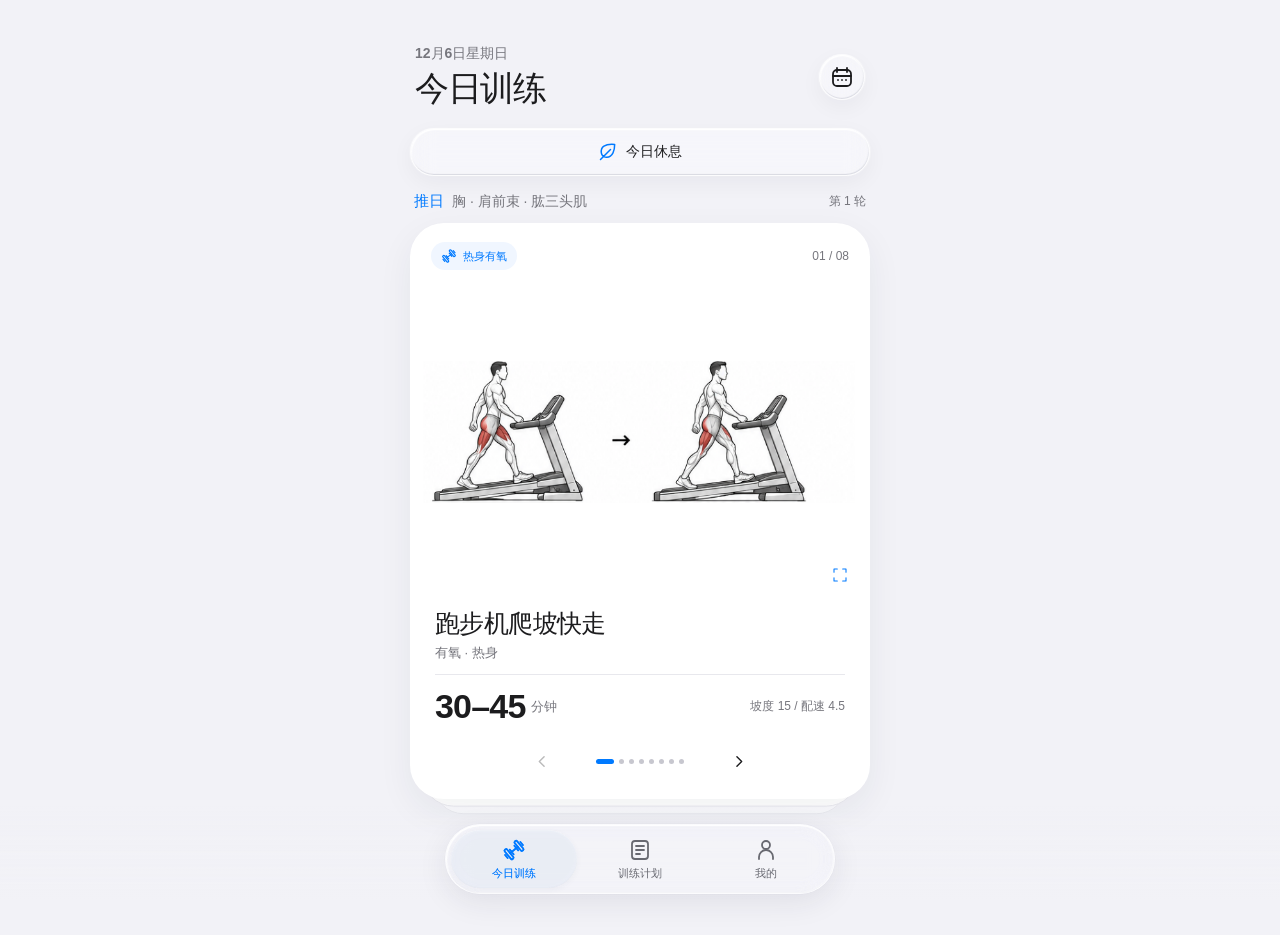
==== cards/index.html @ 3271532e "Restore complete exercise images and fit cards to mobile viewport" ====
<!doctype html>
<html lang="zh-CN">
<head>
  <meta charset="UTF-8">
  <meta name="viewport" content="width=device-width,initial-scale=1,viewport-fit=cover,interactive-widget=resizes-content">
  <meta name="theme-color" content="#f2f2f7">
  <meta name="apple-mobile-web-app-capable" content="yes">
  <meta name="apple-mobile-web-app-title" content="循练卡片">
  <meta name="description" content="把今天的训练，放在一张卡片里。推、拉、蹲三分化训练计划。">
  <title>循练 · 卡片版</title>
  <link rel="manifest" href="manifest.json">
  <link rel="icon" href="icon.svg?v=1.2.3" type="image/svg+xml">
  <link rel="apple-touch-icon" href="assets/icon-192.png?v=1.2.3">
  <link rel="stylesheet" href="style.css?v=1.2.3">
  <link rel="stylesheet" href="glass.css?v=1.2.3">
  <link rel="stylesheet" href="refinement.css?v=1.2.3">
</head>
<body>
  <main id="app"></main>
  <div class="nav-shade" aria-hidden="true"></div>
  <nav class="bottom-nav glass" aria-label="主导航">
    <span class="nav-selection" aria-hidden="true"></span>
    <button data-nav="today"><span data-icon="dumbbell"></span><span>今日训练</span></button>
    <button data-nav="plan"><span data-icon="plan"></span><span>训练计划</span></button>
    <button data-nav="profile"><span data-icon="person"></span><span>我的</span></button>
  </nav>
  <dialog id="modal" aria-labelledby="modal-title"><div id="modal-content"></div></dialog>
  <div id="toast" role="status" aria-live="polite"></div>
  <script src="schedule.js"></script>
  <script src="plan-data.js"></script>
  <script src="model.js"></script>
  <script src="app.js?v=1.2.3"></script>
  <script type="module" src="glass-ui.js?v=1.2.3"></script>
</body>
</html>
---- cards/style.css ----
:root{font-family:-apple-system,BlinkMacSystemFont,"SF Pro Display","PingFang SC","Microsoft YaHei",sans-serif;color:#1c1c1e;background:#f2f2f7;font-synthesis:none;--blue:#007aff;--muted:#76767d;--line:#e8e8ed;--surface:#fff;--radius:30px}
*{box-sizing:border-box}body{margin:0;-webkit-tap-highlight-color:transparent}button,input,select,textarea{font:inherit}button,a{touch-action:manipulation}button{border:0;cursor:pointer;color:inherit;background:none}button:disabled{cursor:default;opacity:.3}button:active:not(:disabled){filter:brightness(.94)}button:focus-visible,a:focus-visible{outline:3px solid #65adff;outline-offset:4px}svg{width:24px;height:24px;fill:none;stroke:currentColor;stroke-width:1.8;stroke-linecap:round;stroke-linejoin:round;flex-shrink:0}h1,h2,h3,p{margin:0}h1{font-size:34px;line-height:1.15;letter-spacing:-1.4px;font-weight:750}h2{font-size:22px;letter-spacing:-.5px}h3{font-size:20px;letter-spacing:-.4px}small,.muted{color:var(--muted)}a{color:var(--blue);text-decoration:none}
#app{max-width:540px;margin:auto;padding:calc(24px + env(safe-area-inset-top)) 22px 112px;min-height:100dvh}.page-header{display:flex;justify-content:space-between;align-items:center;margin-bottom:24px;gap:12px}.eyebrow{font-size:14px;font-weight:600;color:var(--muted);margin-bottom:6px}.header-title small{display:block;font-size:14px;margin-top:8px}.icon-button{width:46px;height:46px;display:grid;place-items:center;border-radius:50%;flex-shrink:0}.glass{background:rgba(255,255,255,.68);border:1px solid rgba(255,255,255,.85);backdrop-filter:blur(22px) saturate(1.65);-webkit-backdrop-filter:blur(22px) saturate(1.65);box-shadow:0 6px 20px #1c1c1e0c,inset 0 1px 1px #fff,inset 0 -1px 2px #fff9}.glass:active{background:rgba(246,246,249,.9)}
.today-shell{max-width:416px;margin:auto}.rest-pill{height:48px;width:100%;border-radius:99px;display:flex;align-items:center;justify-content:space-between;padding:0 18px;font-size:14px;margin-bottom:20px}.rest-pill .rest-label{display:flex;align-items:center;gap:8px;font-weight:600}.rest-pill svg{width:20px;height:20px;color:var(--blue)}.rest-pill .rest-note{color:var(--muted);font-size:12px}.day-line{display:flex;align-items:center;gap:8px;margin-bottom:14px;font-size:14px;color:var(--muted)}.day-line strong{font-size:15px;color:var(--blue)}.day-line .day-cycle{margin-left:auto;font-size:12px}
.deck{position:relative;height:clamp(340px,calc(100dvh - 430px - env(safe-area-inset-top)),590px);margin-bottom:38px;isolation:isolate}.deck-back{position:absolute;inset:0;background:#fff;border-radius:var(--radius);border:1px solid #eaeaf0;transform:translateY(22px) scale(.95);z-index:-1}.deck-back.far{transform:translateY(44px) scale(.9);background:#fafafd;z-index:-2}.task-card{position:absolute;inset:0;display:flex;flex-direction:column;background:var(--surface);border-radius:var(--radius);box-shadow:0 9px 30px #28283b09;overflow:hidden;touch-action:pan-y;user-select:none;-webkit-user-select:none;outline-offset:4px;transform-origin:50% 80%}.task-top{padding:20px 22px 0;display:flex;align-items:center;justify-content:space-between;font-size:12px;color:var(--muted)}.task-type{display:flex;align-items:center;gap:6px;color:var(--blue);font-weight:600}.task-type svg{width:16px;height:16px}.task-illustration{flex:1;min-height:130px;display:flex;align-items:center;justify-content:center;padding:18px 16px 12px;overflow:hidden}.task-illustration img{display:block;width:100%;height:100%;object-fit:contain;pointer-events:none}.task-copy{padding:0 24px 25px}.task-copy h2{font-size:24px;line-height:1.3;margin-bottom:6px}.task-copy .muscle{font-size:13px;color:var(--muted);margin-bottom:19px}.prescription{display:flex;gap:0;align-items:center;padding-top:17px;border-top:1px solid var(--line)}.prescription strong{font-size:30px;letter-spacing:-.8px;font-weight:650}.prescription .unit{font-size:13px;color:var(--muted);margin-left:5px}.prescription .times{font-size:20px;color:#aaaab2;margin:0 15px}.prescription .rest{font-size:12px;line-height:1.6;margin-left:auto;color:var(--muted);text-align:right;max-width:110px}.task-note{font-size:12px;line-height:1.65;color:var(--muted);margin-top:13px}.deck-controls{display:flex;align-items:center;justify-content:center;gap:26px}.deck-controls button{width:44px;height:44px;border-radius:50%;background:#fff8;display:grid;place-items:center}.deck-controls svg{width:19px;height:19px}.dots{display:flex;gap:5px;align-items:center;min-width:100px;justify-content:center}.dots i{height:5px;width:5px;background:#c7c7cf;border-radius:5px}.dots i.active{width:18px;background:var(--blue)}.swipe-hint{font-size:11px;text-align:center;color:#8e8e93;margin-top:10px}.rest-state{min-height:440px;background:var(--surface);border-radius:var(--radius);display:flex;flex-direction:column;justify-content:center;align-items:center;text-align:center;padding:40px 28px;gap:16px}.rest-symbol{width:90px;height:90px;border-radius:50%;display:grid;place-items:center;background:#f1f7f2;color:#559867;margin-bottom:8px}.rest-symbol svg{width:44px;height:44px}.rest-state h2{font-size:28px}.rest-state p{font-size:14px;line-height:1.8;color:var(--muted)}
.bottom-nav{position:fixed;bottom:6px;left:50%;transform:translateX(-50%);width:min(calc(100% - 44px),390px);height:70px;padding:5px;display:grid;grid-template-columns:repeat(3,1fr);border-radius:99px;z-index:20;isolation:isolate}.bottom-nav button{display:flex;flex-direction:column;align-items:center;justify-content:center;gap:4px;font-size:10px;font-weight:550;color:#74747a;border-radius:99px;position:relative;z-index:1}.bottom-nav button svg{display:block;width:24px;height:24px}.bottom-nav button[aria-current="page"]{color:var(--blue)}.nav-selection{position:absolute;left:5px;top:5px;width:calc((100% - 10px)/3);height:58px;border-radius:99px;background:#e6e6eb9e;box-shadow:inset 0 1px 2px #ffffff8c;transition:transform .3s cubic-bezier(.2,.7,.2,1);z-index:0}.nav-shade{position:fixed;bottom:0;height:100px;left:0;right:0;pointer-events:none;z-index:19;background:linear-gradient(transparent,#f2f2f7bf 80%)}
.segmented{display:grid;grid-template-columns:repeat(3,1fr);padding:4px;background:#e5e5eb;border-radius:99px;margin-bottom:23px;height:44px}.segmented button{border-radius:99px;font-size:14px;color:var(--muted);font-weight:600}.segmented button[aria-selected="true"]{background:white;color:#1c1c1e;box-shadow:0 2px 6px #0000000d}.section-intro{display:flex;align-items:center;justify-content:space-between;margin-bottom:16px}.section-intro p{font-size:13px;color:var(--muted)}.section-intro small{font-size:11px}.plan-list{display:grid;gap:18px}.plan-wrap{position:relative;border-radius:28px;background:transparent;overflow:hidden}.delete-reveal{position:absolute;inset:2px;background:#ff3b30;border-radius:26px;display:flex;align-items:center;color:white;padding:25px;font-size:14px;gap:8px}.delete-reveal svg{width:23px}.plan-card{position:relative;background:var(--surface);border-radius:28px;overflow:hidden;touch-action:pan-y}.plan-art{height:218px;background:#fff;position:relative;padding:23px 28px 8px}.plan-art img{width:100%;height:100%;object-fit:contain;pointer-events:none;user-select:none}.plan-art .card-number{position:absolute;top:18px;left:20px;font-size:12px;color:var(--muted);font-variant-numeric:tabular-nums}.plan-copy{padding:19px 22px 22px;border-top:1px solid #f4f4f7}.plan-copy h3{font-size:21px;margin-bottom:7px;padding-right:36px;line-height:1.4}.plan-copy p{font-size:14px;color:var(--muted);line-height:1.6}.plan-edit{position:absolute;right:14px;bottom:40px;width:44px;height:44px;display:grid;place-items:center;color:var(--blue)}.plan-edit svg{width:20px;height:20px}.add-button{display:flex;gap:8px;align-items:center;justify-content:center;width:100%;height:54px;border-radius:99px;color:var(--blue);font-weight:600;font-size:16px;margin-top:24px}.plan-footer{text-align:center;margin:14px 0;color:var(--muted);font-size:11px}.empty{background:#fff;border-radius:28px;padding:50px 24px;text-align:center;color:var(--muted);font-size:14px}
.profile-hero{display:flex;align-items:center;gap:17px;padding:25px 22px;background:#fff;border-radius:28px;margin-bottom:28px}.avatar{width:64px;height:64px;display:grid;place-items:center;border-radius:50%;background:#eaf2ff;color:var(--blue);font-size:26px;font-weight:600}.profile-hero h2{font-size:23px;margin-bottom:6px}.profile-hero p{font-size:13px;color:var(--muted)}.section-label{font-size:13px;color:var(--muted);font-weight:500;margin:0 18px 9px}.form-group{background:var(--surface);border-radius:25px;padding:0 20px;margin-bottom:25px}.form-row{display:flex;align-items:center;min-height:58px;gap:10px;border-bottom:1px solid var(--line);font-size:15px}.form-row:last-child{border:0}.form-row label{flex-shrink:0}.form-row input,.form-row select{background:none;border:0;min-width:0;width:100%;text-align:right;color:var(--muted);outline:none;padding:14px 0;appearance:none}.form-row input:focus{color:var(--blue)}.form-row span{color:var(--muted);font-size:13px;flex-shrink:0}.form-row input::placeholder{color:#b0b0b6}.bmi-row{display:flex;align-items:center;justify-content:space-between;padding:20px 0}.bmi-row strong{font-size:35px;font-weight:650;letter-spacing:-1px;color:var(--blue)}.bmi-row small{display:block;font-size:11px;margin-top:5px}.goal-options{display:grid;grid-template-columns:1fr 1fr;gap:10px;margin:0 0 23px}.goal-option{position:relative;background:#fff;border:1.5px solid transparent;border-radius:21px;display:flex;align-items:center;gap:10px;padding:18px 15px;font-size:14px;cursor:pointer}.goal-option input{position:absolute;opacity:0}.goal-option:has(input:checked){border-color:var(--blue);color:var(--blue);background:#f6faff}.goal-option:has(input:focus-visible){outline:3px solid #65adff}.goal-option svg{width:22px;height:22px}.primary{background:var(--blue);color:#fff;border-radius:99px;width:100%;min-height:50px;padding:13px 20px;font-weight:600}.secondary{color:var(--blue);border-radius:99px;background:#eaf2ff;min-height:46px;padding:12px 20px;font-weight:600}.privacy-note{font-size:11px;color:var(--muted);text-align:center;line-height:1.7;margin-top:18px}.profile-footer{margin-top:24px;text-align:center;font-size:11px;color:#9999a1;letter-spacing:1px}
dialog{border:0;padding:0;border-radius:30px;background:#f2f2f7;color:#1c1c1e;width:min(460px,calc(100% - 24px));max-height:calc(100dvh - 40px);box-shadow:0 30px 90px #0003}dialog::backdrop{background:#15152842;backdrop-filter:blur(5px);-webkit-backdrop-filter:blur(5px)}#modal-content{padding:24px;overflow:auto}.modal-head{display:flex;align-items:center;justify-content:space-between;margin-bottom:24px;gap:12px}.modal-head h2{font-size:23px}.modal-head .icon-button{width:38px;height:38px;background:#e5e5eb}.modal-head svg{width:17px;height:17px}.field{display:flex;flex-direction:column;gap:8px;margin-bottom:17px;font-size:13px;color:var(--muted)}.field input,.field select,.field textarea{background:white;border:1px solid transparent;border-radius:15px;color:#1c1c1e;padding:13px;width:100%;min-height:47px}.field input:focus,.field textarea:focus{outline:2px solid #007aff55}.field textarea{resize:vertical;min-height:80px}.field-pair{display:grid;grid-template-columns:1fr 1fr;gap:12px}.help{font-size:12px;color:var(--muted);line-height:1.7;margin-bottom:20px}.danger{color:#d62e25;width:100%;padding:15px;margin-top:8px;font-size:14px}.weekday-picker{display:flex;justify-content:space-between;gap:5px;margin-bottom:24px}.weekday-picker label{display:grid;place-items:center;border-radius:50%;background:#fff;cursor:pointer;width:36px;height:36px;font-size:13px}.weekday-picker input{position:absolute;opacity:0}.weekday-picker label:has(input:checked){background:var(--blue);color:white}.weekday-picker label:has(input:focus-visible){outline:3px solid #65adff}.calendar-head{display:flex;align-items:center;justify-content:space-between;margin-bottom:15px}.calendar-head strong{font-size:17px}.calendar-head button{width:40px;height:40px;display:grid;place-items:center}.calendar-grid{display:grid;grid-template-columns:repeat(7,1fr);gap:7px 3px;margin-bottom:20px}.calendar-grid .weekday{font-size:11px;text-align:center;color:var(--muted);padding:7px 0}.calendar-day{padding:8px 0;border-radius:17px;min-height:60px;display:flex;flex-direction:column;align-items:center;gap:5px;font-size:16px}.calendar-day small{font-size:10px}.calendar-day.selected{background:var(--blue);color:#fff}.calendar-day.selected small{color:#fff}.calendar-day.is-today:not(.selected){box-shadow:inset 0 0 0 1.5px var(--blue);color:var(--blue)}.calendar-detail{padding:16px;background:#fff;border-radius:18px;font-size:14px;line-height:1.8;margin-bottom:15px}.calendar-detail strong{display:block}.calendar-detail p{color:var(--muted);font-size:12px}#toast{position:fixed;left:50%;bottom:91px;transform:translate(-50%,12px);max-width:calc(100% - 32px);border-radius:99px;background:#25252bf2;color:#fff;padding:13px 20px;font-size:13px;z-index:40;box-shadow:0 5px 24px #0002;opacity:0;pointer-events:none;transition:opacity .18s,transform .18s;display:flex;align-items:center;gap:18px;white-space:nowrap}#toast.show{opacity:1;transform:translate(-50%,0);pointer-events:auto}#toast button{color:#92c3ff;font-weight:600;padding:4px}
@media(min-width:760px){#app{padding-top:45px;max-width:660px}.today-shell{max-width:416px}.plan-list{grid-template-columns:1fr 1fr}.plan-art{height:190px;padding:23px 15px 8px}.plan-copy{padding:17px}.plan-copy h3{font-size:18px}.plan-copy p{font-size:12px}.plan-edit{right:5px}.plan-list .empty{grid-column:1/-1}.deck{height:clamp(300px,calc(100dvh - 430px),600px)}.profile-page{max-width:480px;margin:auto}}
@media(max-width:360px){#app{padding-left:16px;padding-right:16px}.task-copy{padding:0 20px 20px}.task-copy h2{font-size:21px}.task-note{display:none}.prescription strong{font-size:27px}.rest-pill{padding:0 15px}.rest-pill .rest-note{font-size:11px}}
@media(prefers-reduced-motion:reduce){*,*::before,*::after{scroll-behavior:auto!important;transition:none!important;animation:none!important}}
@media(prefers-reduced-transparency:reduce),(prefers-contrast:more){.glass{background:#fff;backdrop-filter:none;-webkit-backdrop-filter:none;border:1px solid #d1d1d6}.nav-selection{background:#e5e5eb}.muted,small,.eyebrow,.rest-note,.task-note,.swipe-hint{color:#5c5c63}.nav-shade{display:none}}


body{overflow-x:clip}

.rest-pill{justify-content:center}.task-copy{padding-bottom:27px}
---- cards/glass.css ----
/* Clear functional surfaces; optical displacement is supplied by glass-ui.js. */
.glass{background:rgba(255,255,255,.32);border:1px solid rgba(255,255,255,.62);backdrop-filter:blur(12px) saturate(1.5);-webkit-backdrop-filter:blur(12px) saturate(1.5);box-shadow:0 7px 22px #17192b0c,inset 0 1px 1px #ffffffed,inset 0 -1px 1px #4a4e6622,1px 0 1px #ffffff70,-1px 0 1px #ffffff50}
.glass:not(.bottom-nav){position:relative;isolation:isolate;transition:transform 150ms cubic-bezier(.2,.7,.2,1),background-color 150ms ease-out}
.glass:not(.bottom-nav)::after{content:"";position:absolute;inset:0;border-radius:inherit;pointer-events:none;box-shadow:inset 1px 1px 1px #ffffffe6,inset -1px -1px 1px #9195a819;opacity:.9}
.glass:not(.bottom-nav):active{transform:scale(.975);background:rgba(255,255,255,.42);filter:none}
.bottom-nav{overflow:visible;background:rgba(247,248,252,.28);border-color:#ffffffa8;box-shadow:0 8px 30px #26243b16,inset 0 1px 1px #fffffff2,inset 0 -1px 1px #777d921f,0 0 0 .5px #c2c5d222;touch-action:pan-y}
.bottom-nav::after{content:"";position:absolute;inset:0;z-index:5;pointer-events:none;border-radius:inherit;box-shadow:inset 1px 1px 1px #ffffffe6,inset -1px -1px 1px #ffffff80}
.bottom-nav button{color:#686971;font-size:11px;font-weight:550;z-index:2}
.bottom-nav button[aria-current="page"]{color:#007aff}
.bottom-nav button:active{filter:none}
.nav-selection{z-index:1;background:#e7e9ef35;box-shadow:inset 0 1px 1px #fff9,inset 0 -1px 1px #979fb52b,0 2px 6px #3945630b;transition:none;pointer-events:none}
.nav-lens-copy{position:absolute;inset:0;display:grid;grid-template-columns:repeat(3,1fr);padding:5px;z-index:3;pointer-events:none;background:rgba(229,234,244,.62);border-radius:inherit;color:#007aff;clip-path:inset(0 100% 0 0)}
.nav-copy-item{display:flex;flex-direction:column;align-items:center;justify-content:center;gap:4px;font-size:11px;font-weight:600;border-radius:99px}
.nav-copy-item svg{display:block;width:24px;height:24px}
.nav-scene{position:absolute;inset:0;overflow:hidden;border-radius:inherit;pointer-events:none;z-index:0;background:#f2f2f7;opacity:.35}
.nav-scene *{pointer-events:none!important;transition:none!important;animation:none!important}
.nav-shade{height:94px;background:linear-gradient(transparent,#f2f2f766 90%)}
.bottom-nav.has-scene{background:rgba(247,248,252,.2)}
.bottom-nav.is-pressed .nav-selection{box-shadow:inset 0 1px 2px #fff,inset 0 -1px 1px #96a4c238,0 2px 8px #3945630f}
.deck-controls button{background:rgba(255,255,255,.44);box-shadow:inset 0 1px 1px #fff9,inset 0 -1px 1px #8b90a019;border:1px solid #ffffff80}
.task-card{box-shadow:0 10px 35px #26243b09}
.glass-solid .glass{background:#fff;border:1px solid #c9cbd3;backdrop-filter:none;-webkit-backdrop-filter:none}
.glass-solid .nav-lens-copy,.glass-solid .nav-scene{display:none}
.glass-solid .nav-selection{background:#e5e5eb;box-shadow:none}
.glass-solid .nav-shade{display:none}
@media(prefers-reduced-motion:reduce){.glass:not(.bottom-nav){transition:none}.glass:not(.bottom-nav):active{transform:none}}
---- cards/refinement.css ----
.today-shell{max-width:460px}
body[data-view="today"] #app{padding-left:15px;padding-right:15px}
.today-shell .page-header{margin-bottom:20px;padding:0 5px}
.today-shell .rest-pill{margin-bottom:16px}
.today-shell .day-line{padding:0 4px;margin-bottom:12px}
 .today-shell .deck{height:var(--training-card-height,calc(100svh - 310px));margin-bottom:24px}
.task-card{border-radius:34px;border:1px solid #ffffffd9;box-shadow:0 12px 35px #252d4210}
.deck-back{border-radius:34px}
.task-top{padding:18px 20px 0}
.task-type{padding:6px 10px;border-radius:99px;background:#f0f6ff;font-size:11px}
.task-type svg{width:16px;height:16px}
.task-illustration{padding:8px 8px 0}
.task-copy{padding:8px 24px 13px}
.task-copy h2{font-size:25px;font-weight:750;letter-spacing:-.6px;margin-bottom:5px}
.task-copy .muscle{margin-bottom:12px}
.prescription{padding-top:12px}
.prescription strong{font-size:34px;font-weight:700}
.task-card .deck-controls{flex-shrink:0;gap:26px;padding:0 20px 15px}
.task-card .deck-controls button{width:38px;height:38px;min-width:44px;min-height:44px;background:transparent;border:none;box-shadow:none}
.task-card .deck-controls .dots{min-width:100px}
.segmented.glass{position:relative;isolation:isolate;height:48px;padding:4px;background:rgba(255,255,255,.3);border-radius:99px}
.segmented.glass [data-kind]{position:relative;z-index:2;min-height:38px;background:transparent!important;box-shadow:none!important;color:#72747d;font-size:14px}
.segmented.glass [data-kind][aria-selected="true"]{color:#007aff}
.segment-lens-copy{position:absolute;inset:0;z-index:3;display:grid;grid-template-columns:repeat(3,1fr);padding:4px;border-radius:inherit;background:rgba(230,235,246,.65);color:#007aff;pointer-events:none;clip-path:inset(0 100% 0 0)}
.segment-lens-copy span{display:grid;place-items:center;font-size:14px;font-weight:600}
.segment-lens-shadow{position:absolute;left:4px;top:4px;height:38px;border-radius:99px;z-index:1;pointer-events:none;box-shadow:inset 0 1px 1px #fff,inset 0 -1px 1px #a6b3d02a,0 2px 8px #3c48600b;background:#f6f8ff40}
.profile-hero.glass{padding:23px 21px;border-radius:30px;margin-bottom:26px;gap:18px}
.profile-hero .avatar{position:relative;width:76px;height:76px;flex-shrink:0;font-size:29px;overflow:visible;background:#eaf2ff66;padding:0}
.avatar>img{width:100%;height:100%;object-fit:cover;border-radius:50%;display:block}
.avatar-camera{position:absolute;right:-2px;bottom:-1px;width:26px;height:26px;border-radius:50%;display:grid;place-items:center;background:#ffffffd9;color:#007aff;border:1px solid #fff;box-shadow:0 2px 7px #313b501a}
.avatar-camera svg{width:14px;height:14px;stroke-width:1.6}
.form-group.glass{border-radius:27px;background:rgba(255,255,255,.33);padding:0 19px}
.form-group .form-row{border-bottom-color:#c5c9d83d;min-height:59px}
.form-group .form-row:last-child{border:0}
.bmi-row{padding:18px 0}
.section-label{margin-left:17px;color:#777a85}
.goal-options{gap:11px}
.goal-option.glass{border-radius:23px;background:rgba(255,255,255,.3);padding:18px 16px;min-height:64px;color:#4c5260}
.goal-option:has(input:checked){background:rgba(0,122,255,.075);border-color:#71b0ff7a;color:#007aff;box-shadow:inset 0 1px 1px #fff,inset 0 -1px 1px #4b86cf1f,0 5px 17px #007aff08}
.goal-option input:focus-visible+svg{outline:2px solid #007aff;outline-offset:5px}
.primary.glass{color:#007aff;min-height:54px;background:rgba(255,255,255,.4);font-size:16px}
.profile-hero.glass:active,.form-group.glass:active,.segmented.glass:active{transform:none;filter:none}
.glass-solid .segmented.glass [data-kind][aria-selected="true"]{background:#e5e5eb!important}
.glass-solid .segment-lens-copy{display:none}
.glass-solid .goal-option:has(input:checked){background:#eaf2ff;border-color:#007aff}
@media(max-height:750px){body[data-view="today"] #app{padding-top:calc(15px + env(safe-area-inset-top))}.today-shell .page-header{margin-bottom:14px}.today-shell .rest-pill{height:42px;margin-bottom:12px}.task-copy h2{font-size:23px}.task-copy .muscle{margin-bottom:8px}.task-copy{padding-bottom:7px}.prescription strong{font-size:30px}.task-card .deck-controls{padding-bottom:8px}}

/* A complete original image, without SVG viewports or measured-content cropping. */
.task-card{display:grid;grid-template-rows:auto minmax(112px,1fr) auto auto}
.task-top,.task-copy,.task-card .deck-controls{min-width:0}
.task-illustration{position:relative;display:block;min-width:0;min-height:0;padding:8px 10px;overflow:hidden;cursor:zoom-in}
.task-illustration img,.plan-art img{display:block;width:100%;height:100%;max-width:100%;max-height:100%;object-fit:contain;object-position:center;transform:none}
.task-illustration:focus-visible{outline:2px solid #007aff;outline-offset:-5px;border-radius:18px}
.image-expand{position:absolute;right:15px;bottom:10px;width:28px;height:28px;border-radius:50%;background:#ffffffb8;color:#007aff;display:grid;place-items:center;pointer-events:none}
.image-expand svg{width:16px;height:16px;stroke-width:1.6}
dialog:has(.image-viewer){width:min(960px,calc(100% - 16px))}
#modal-content:has(.image-viewer){padding:16px}
.image-viewer{height:min(720px,calc(100dvh - 140px));width:100%;min-width:0;display:flex;align-items:center;justify-content:center;background:white;border-radius:18px}
.image-viewer img{display:block;width:100%;height:100%;max-width:100%;max-height:100%;object-fit:contain;object-position:center;touch-action:pinch-zoom}
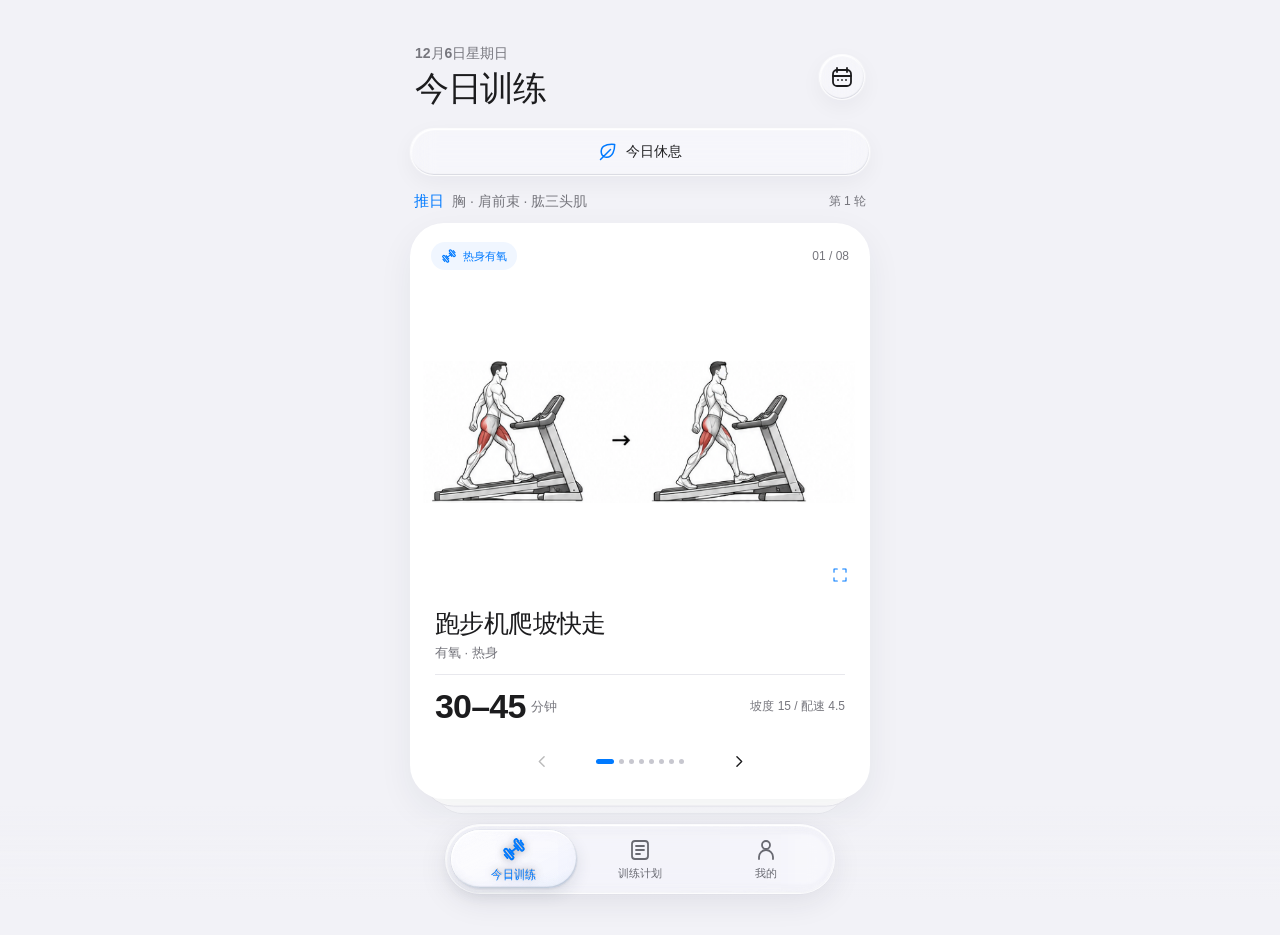
==== commit 0ce7dbc1: "Add elastic draggable glass navigation to card app" ====
--- a/cards/index.html
+++ b/cards/index.html
@@ -9,28 +9,29 @@
   <meta name="description" content="把今天的训练，放在一张卡片里。推、拉、蹲三分化训练计划。">
   <title>循练 · 卡片版</title>
   <link rel="manifest" href="manifest.json">
-  <link rel="icon" href="icon.svg?v=1.2.3" type="image/svg+xml">
-  <link rel="apple-touch-icon" href="assets/icon-192.png?v=1.2.3">
-  <link rel="stylesheet" href="style.css?v=1.2.3">
-  <link rel="stylesheet" href="glass.css?v=1.2.3">
-  <link rel="stylesheet" href="refinement.css?v=1.2.3">
+  <link rel="icon" href="icon.svg?v=1.3.0" type="image/svg+xml">
+  <link rel="apple-touch-icon" href="assets/icon-192.png?v=1.3.0">
+  <link rel="stylesheet" href="style.css?v=1.3.0">
+  <link rel="stylesheet" href="glass.css?v=1.3.0">
+  <link rel="stylesheet" href="refinement.css?v=1.3.0">
+  <link rel="stylesheet" href="navigation-glass.css?v=1.3.0">
 </head>
 <body>
   <main id="app"></main>
   <div class="nav-shade" aria-hidden="true"></div>
-  <nav class="bottom-nav glass" aria-label="主导航">
+  <div class="nav-dock"><nav class="bottom-nav glass" aria-label="主导航">
     <span class="nav-selection" aria-hidden="true"></span>
     <button data-nav="today"><span data-icon="dumbbell"></span><span>今日训练</span></button>
     <button data-nav="plan"><span data-icon="plan"></span><span>训练计划</span></button>
     <button data-nav="profile"><span data-icon="person"></span><span>我的</span></button>
-  </nav>
+  </nav></div>
   <dialog id="modal" aria-labelledby="modal-title"><div id="modal-content"></div></dialog>
   <div id="toast" role="status" aria-live="polite"></div>
   <script src="schedule.js"></script>
   <script src="plan-data.js"></script>
   <script src="model.js"></script>
-  <script src="app.js?v=1.2.3"></script>
-  <script type="module" src="glass-ui.js?v=1.2.3"></script>
+  <script src="app.js?v=1.3.0"></script>
+  <script type="module" src="navigation-glass.js?v=1.3.0"></script>
 </body>
 </html>
 
--- a/cards/refinement.css
+++ b/cards/refinement.css
@@ -25,8 +25,10 @@
 .segment-lens-copy span{display:grid;place-items:center;font-size:14px;font-weight:600}
 .segment-lens-shadow{position:absolute;left:4px;top:4px;height:38px;border-radius:99px;z-index:1;pointer-events:none;box-shadow:inset 0 1px 1px #fff,inset 0 -1px 1px #a6b3d02a,0 2px 8px #3c48600b;background:#f6f8ff40}
 .profile-hero.glass{padding:23px 21px;border-radius:30px;margin-bottom:26px;gap:18px}
-.profile-hero .avatar{position:relative;width:76px;height:76px;flex-shrink:0;font-size:29px;overflow:visible;background:#eaf2ff66;padding:0}
-.avatar>img{width:100%;height:100%;object-fit:cover;border-radius:50%;display:block}
+.profile-hero .avatar{position:relative;width:76px;height:76px;min-width:76px;min-height:76px;flex:0 0 76px;aspect-ratio:1;font-size:29px;overflow:visible;background:#eaf2ff66;padding:0}
+/* Keep intrinsic photo dimensions out of the button's grid sizing. */
+.avatar-image{position:absolute;inset:0;display:grid;place-items:center;overflow:hidden;border-radius:50%;isolation:isolate}
+.avatar-image>img{position:absolute;inset:0;display:block;width:100%;height:100%;min-width:0;min-height:0;max-width:100%;max-height:100%;object-fit:cover;object-position:center;border-radius:inherit}
 .avatar-camera{position:absolute;right:-2px;bottom:-1px;width:26px;height:26px;border-radius:50%;display:grid;place-items:center;background:#ffffffd9;color:#007aff;border:1px solid #fff;box-shadow:0 2px 7px #313b501a}
 .avatar-camera svg{width:14px;height:14px;stroke-width:1.6}
 .form-group.glass{border-radius:27px;background:rgba(255,255,255,.33);padding:0 19px}
--- a/cards/navigation-glass.css
+++ b/cards/navigation-glass.css
@@ -0,0 +1,19 @@
+/* The dock never receives a motion transform. Only the lens inside it moves. */
+.nav-dock{position:fixed;inset:auto 0 6px;z-index:20;width:min(calc(100% - 44px),390px);height:70px;margin-inline:auto;pointer-events:none;overflow:visible}
+.nav-dock .bottom-nav{position:absolute;inset:0;left:0;bottom:auto;width:100%;height:100%;margin:0;transform:none;overflow:visible;pointer-events:auto;touch-action:none;user-select:none;-webkit-user-select:none}
+.nav-dock .bottom-nav button{touch-action:none;color:#686971;z-index:2}
+.nav-dock .bottom-nav button[aria-current="page"]{color:#686971}
+.nav-dock .nav-selection{position:absolute;left:5px;top:5px;z-index:3;border-radius:999px;pointer-events:none;transform-origin:50% 50%;background:transparent;transition:none;box-shadow:0 6px 16px #27365320,0 1px 3px #1b2b4a15,inset 0 1px 1px #fffffffa,inset 0 -1px 1px #5b6d8d44;will-change:transform}
+.nav-selection::before{content:"";position:absolute;inset:0;border-radius:inherit;background:linear-gradient(155deg,#ffffff7d,#ffffff28 44%,#e3ecff2e 77%,#ffffff80);backdrop-filter:blur(4px) saturate(1.75);-webkit-backdrop-filter:blur(4px) saturate(1.75);box-shadow:inset 0 0 0 .75px #ffffffb8}
+.nav-selection::after{content:"";position:absolute;inset:0;z-index:2;border-radius:inherit;pointer-events:none;box-shadow:inset .9px 1.2px 1px #fffffff2,inset -.9px -1.2px 1px #7286a05c,0 0 0 .5px #b2bdd13d;background:linear-gradient(166deg,#fff3,transparent 25%,transparent 75%,#c5ddff38)}
+.nav-lens-surface{position:absolute;inset:0;overflow:hidden;border-radius:inherit;isolation:isolate;pointer-events:none;background:#f6f9ff24}
+.nav-lens-world{position:absolute;left:0;top:0;transform-origin:0 0;pointer-events:none;opacity:.46;filter:blur(2px)}
+.nav-lens-icons{position:absolute;left:0;top:0;display:grid;grid-template-columns:repeat(3,1fr);transform-origin:0 0;color:#007aff;pointer-events:none}
+.nav-lens-icons .nav-copy-item{font-size:11px;font-weight:600}
+.nav-dock .bottom-nav.is-pressed .nav-selection{box-shadow:0 10px 22px #2736532b,0 2px 4px #1b2b4a1c,inset 0 1px 1px #fff,inset 0 -1px 1px #5b6d8d50}
+.nav-dock .bottom-nav::after{z-index:1}
+.glass-solid .nav-dock .nav-selection{background:#e5e5eb;box-shadow:none}
+.glass-solid .nav-selection::before,.glass-solid .nav-selection::after,.glass-solid .nav-lens-world{display:none}
+.glass-solid .nav-lens-surface{background:transparent}
+html{overscroll-behavior-y:none}
+@media(prefers-reduced-motion:reduce){.nav-dock .nav-selection{will-change:auto}}
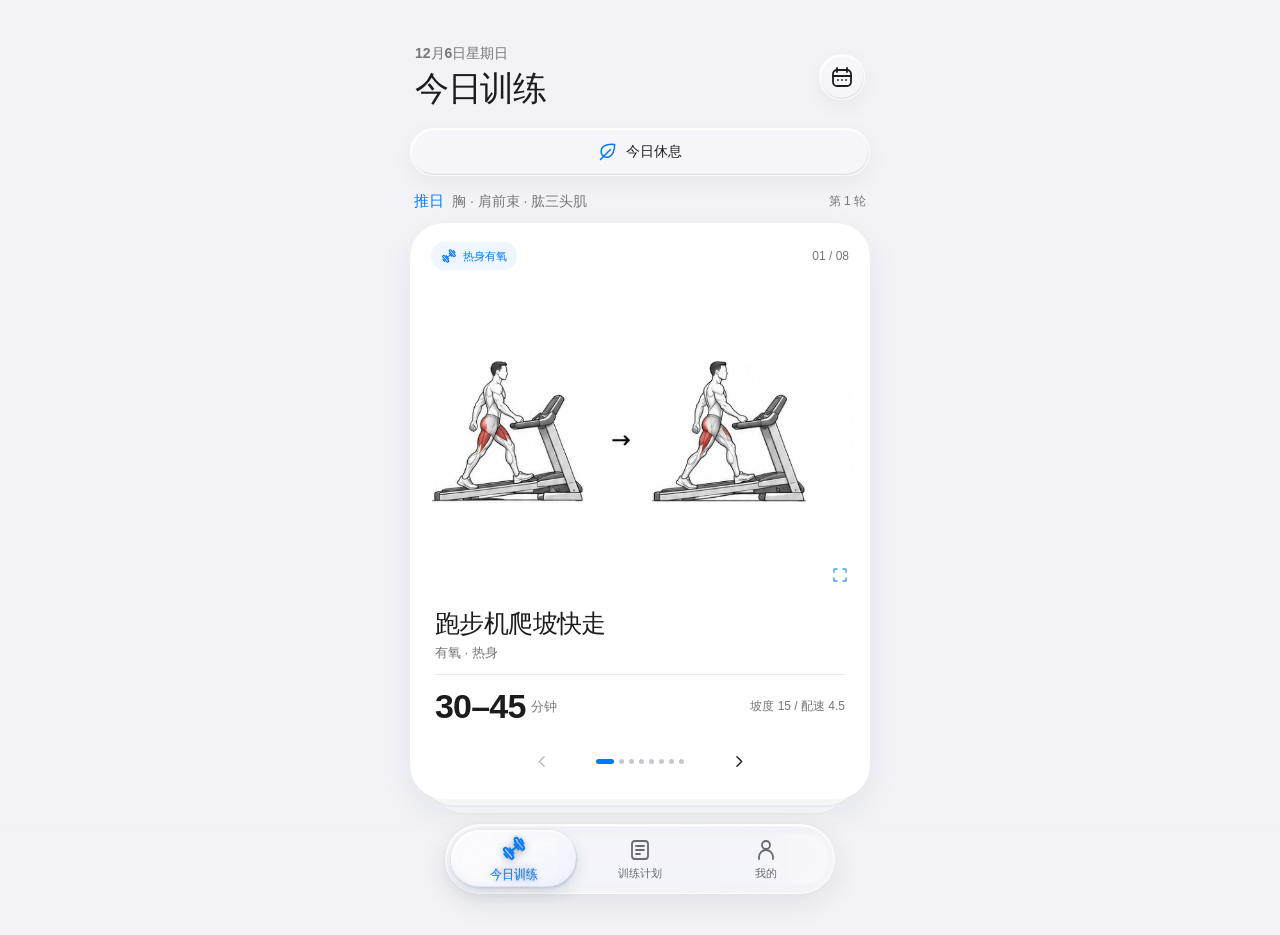
==== commit 0766cae4: "Keep navigation ink fixed under a springy horizontal glass lens" ====
--- a/cards/index.html
+++ b/cards/index.html
@@ -9,12 +9,12 @@
   <meta name="description" content="把今天的训练，放在一张卡片里。推、拉、蹲三分化训练计划。">
   <title>循练 · 卡片版</title>
   <link rel="manifest" href="manifest.json">
-  <link rel="icon" href="icon.svg?v=1.3.0" type="image/svg+xml">
-  <link rel="apple-touch-icon" href="assets/icon-192.png?v=1.3.0">
-  <link rel="stylesheet" href="style.css?v=1.3.0">
-  <link rel="stylesheet" href="glass.css?v=1.3.0">
-  <link rel="stylesheet" href="refinement.css?v=1.3.0">
-  <link rel="stylesheet" href="navigation-glass.css?v=1.3.0">
+  <link rel="icon" href="icon.svg?v=1.3.1" type="image/svg+xml">
+  <link rel="apple-touch-icon" href="assets/icon-192.png?v=1.3.1">
+  <link rel="stylesheet" href="style.css?v=1.3.1">
+  <link rel="stylesheet" href="glass.css?v=1.3.1">
+  <link rel="stylesheet" href="refinement.css?v=1.3.1">
+  <link rel="stylesheet" href="navigation-glass.css?v=1.3.1">
 </head>
 <body>
   <main id="app"></main>
@@ -30,8 +30,8 @@
   <script src="schedule.js"></script>
   <script src="plan-data.js"></script>
   <script src="model.js"></script>
-  <script src="app.js?v=1.3.0"></script>
-  <script type="module" src="navigation-glass.js?v=1.3.0"></script>
+  <script src="app.js?v=1.3.1"></script>
+  <script type="module" src="navigation-glass.js?v=1.3.1"></script>
 </body>
 </html>
 
--- a/cards/navigation-glass.css
+++ b/cards/navigation-glass.css
@@ -8,8 +8,9 @@
 .nav-selection::after{content:"";position:absolute;inset:0;z-index:2;border-radius:inherit;pointer-events:none;box-shadow:inset .9px 1.2px 1px #fffffff2,inset -.9px -1.2px 1px #7286a05c,0 0 0 .5px #b2bdd13d;background:linear-gradient(166deg,#fff3,transparent 25%,transparent 75%,#c5ddff38)}
 .nav-lens-surface{position:absolute;inset:0;overflow:hidden;border-radius:inherit;isolation:isolate;pointer-events:none;background:#f6f9ff24}
 .nav-lens-world{position:absolute;left:0;top:0;transform-origin:0 0;pointer-events:none;opacity:.46;filter:blur(2px)}
-.nav-lens-icons{position:absolute;left:0;top:0;display:grid;grid-template-columns:repeat(3,1fr);transform-origin:0 0;color:#007aff;pointer-events:none}
-.nav-lens-icons .nav-copy-item{font-size:11px;font-weight:600}
+.nav-optics{position:absolute;inset:0;z-index:21;display:block;width:100%;height:100%;overflow:visible;pointer-events:none;fill:none;stroke:none}
+.nav-optics svg{fill:none;stroke:currentColor;stroke-width:1.8;stroke-linecap:round;stroke-linejoin:round}
+.nav-optics text{stroke:none}
 .nav-dock .bottom-nav.is-pressed .nav-selection{box-shadow:0 10px 22px #2736532b,0 2px 4px #1b2b4a1c,inset 0 1px 1px #fff,inset 0 -1px 1px #5b6d8d50}
 .nav-dock .bottom-nav::after{z-index:1}
 .glass-solid .nav-dock .nav-selection{background:#e5e5eb;box-shadow:none}
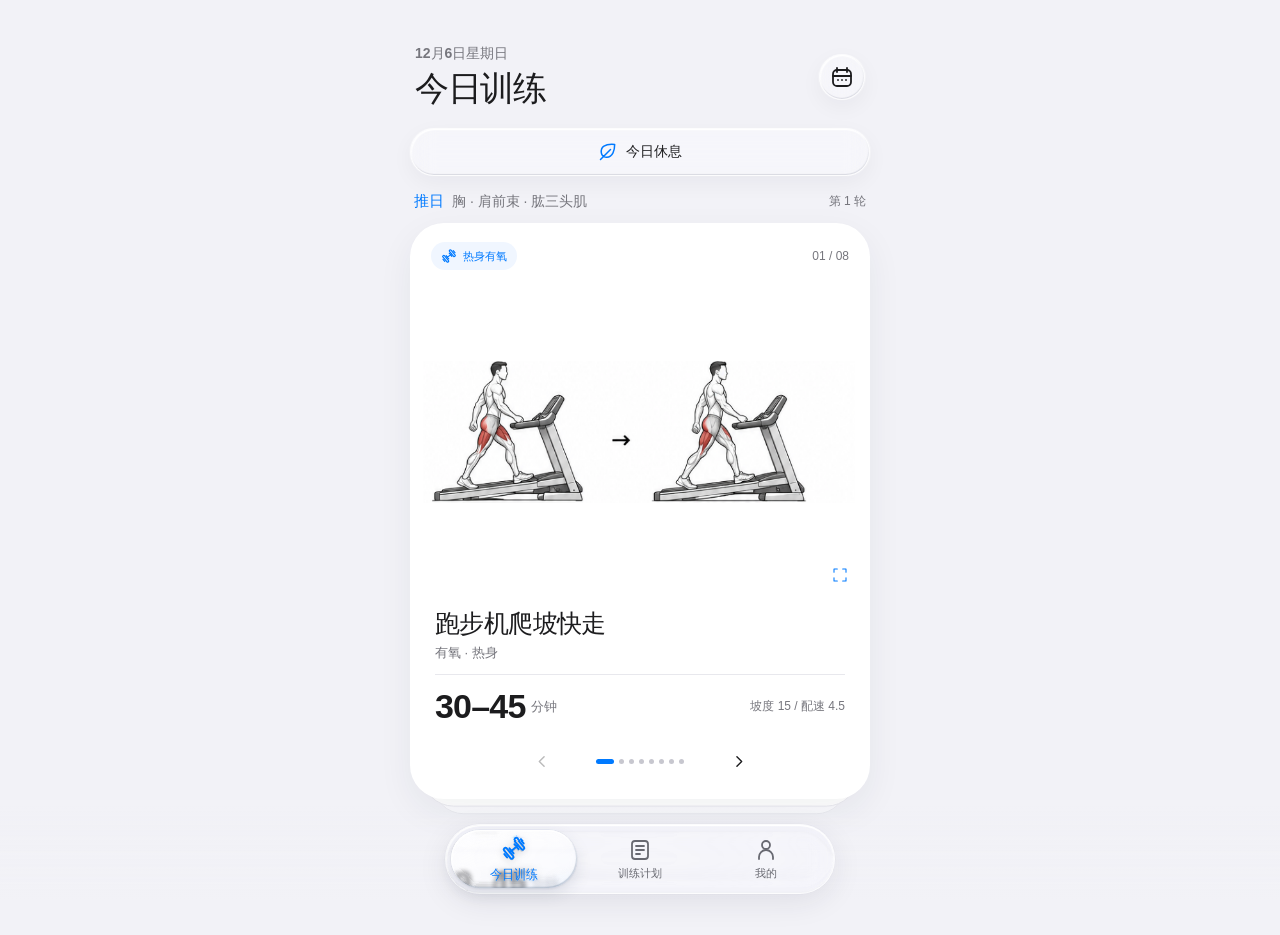
==== commit 0f548dad: "Inflate the glass lens before travel and keep it enlarged while dragging" ====
--- a/cards/index.html
+++ b/cards/index.html
@@ -9,12 +9,12 @@
   <meta name="description" content="把今天的训练，放在一张卡片里。推、拉、蹲三分化训练计划。">
   <title>循练 · 卡片版</title>
   <link rel="manifest" href="manifest.json">
-  <link rel="icon" href="icon.svg?v=1.3.1" type="image/svg+xml">
-  <link rel="apple-touch-icon" href="assets/icon-192.png?v=1.3.1">
-  <link rel="stylesheet" href="style.css?v=1.3.1">
-  <link rel="stylesheet" href="glass.css?v=1.3.1">
-  <link rel="stylesheet" href="refinement.css?v=1.3.1">
-  <link rel="stylesheet" href="navigation-glass.css?v=1.3.1">
+  <link rel="icon" href="icon.svg?v=1.3.2" type="image/svg+xml">
+  <link rel="apple-touch-icon" href="assets/icon-192.png?v=1.3.2">
+  <link rel="stylesheet" href="style.css?v=1.3.2">
+  <link rel="stylesheet" href="glass.css?v=1.3.2">
+  <link rel="stylesheet" href="refinement.css?v=1.3.2">
+  <link rel="stylesheet" href="navigation-glass.css?v=1.3.2">
 </head>
 <body>
   <main id="app"></main>
@@ -30,8 +30,8 @@
   <script src="schedule.js"></script>
   <script src="plan-data.js"></script>
   <script src="model.js"></script>
-  <script src="app.js?v=1.3.1"></script>
-  <script type="module" src="navigation-glass.js?v=1.3.1"></script>
+  <script src="app.js?v=1.3.2"></script>
+  <script type="module" src="navigation-glass.js?v=1.3.2"></script>
 </body>
 </html>
 
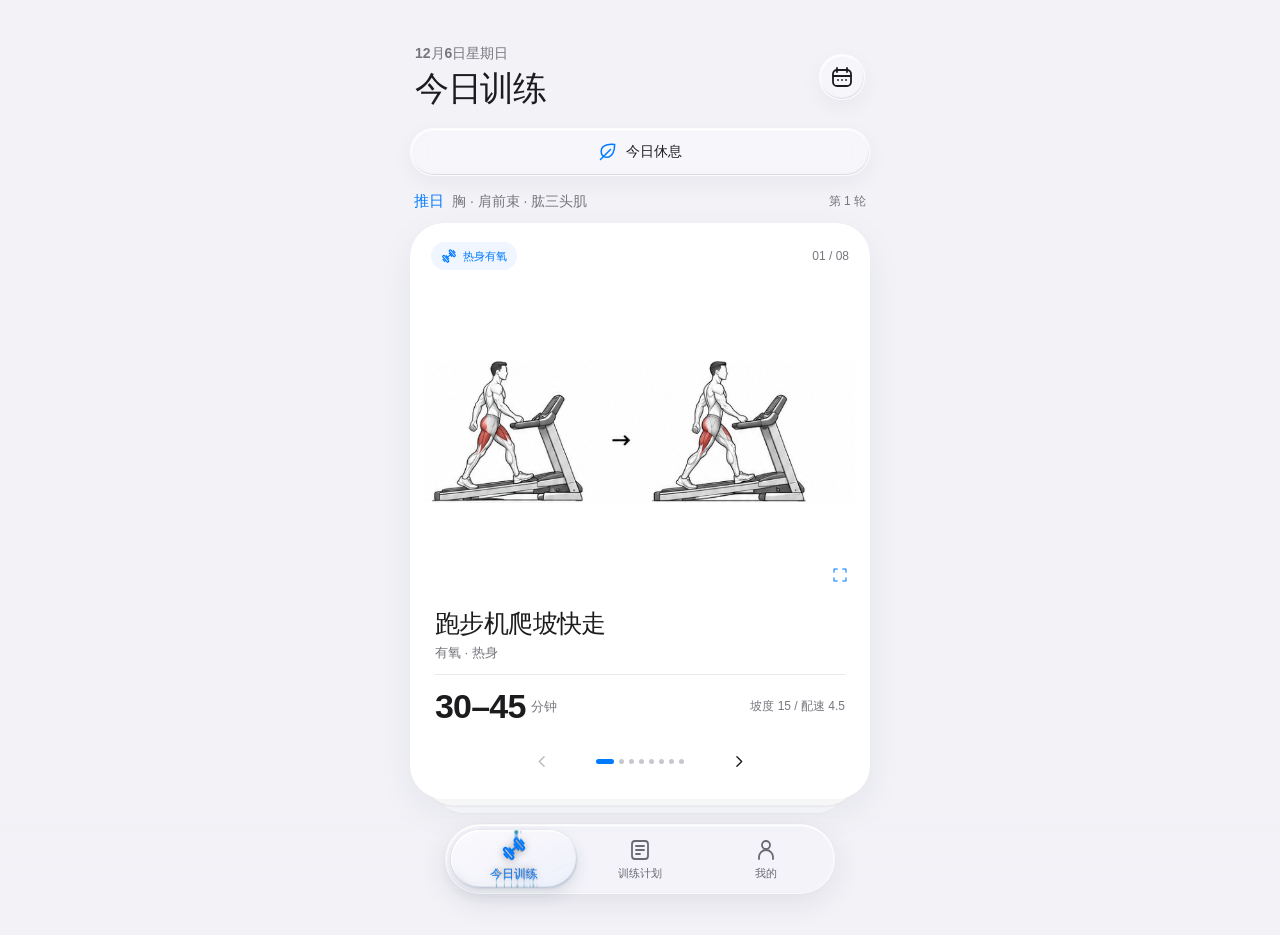
==== commit cffa85b8: "Cache GPU glass rendering and add elastic push pull legs tabs" ====
--- a/cards/index.html
+++ b/cards/index.html
@@ -9,12 +9,12 @@
   <meta name="description" content="把今天的训练，放在一张卡片里。推、拉、蹲三分化训练计划。">
   <title>循练 · 卡片版</title>
   <link rel="manifest" href="manifest.json">
-  <link rel="icon" href="icon.svg?v=1.3.2" type="image/svg+xml">
-  <link rel="apple-touch-icon" href="assets/icon-192.png?v=1.3.2">
-  <link rel="stylesheet" href="style.css?v=1.3.2">
-  <link rel="stylesheet" href="glass.css?v=1.3.2">
-  <link rel="stylesheet" href="refinement.css?v=1.3.2">
-  <link rel="stylesheet" href="navigation-glass.css?v=1.3.2">
+  <link rel="icon" href="icon.svg?v=1.3.3" type="image/svg+xml">
+  <link rel="apple-touch-icon" href="assets/icon-192.png?v=1.3.3">
+  <link rel="stylesheet" href="style.css?v=1.3.3">
+  <link rel="stylesheet" href="glass.css?v=1.3.3">
+  <link rel="stylesheet" href="refinement.css?v=1.3.3">
+  <link rel="stylesheet" href="navigation-glass.css?v=1.3.3">
 </head>
 <body>
   <main id="app"></main>
@@ -30,8 +30,8 @@
   <script src="schedule.js"></script>
   <script src="plan-data.js"></script>
   <script src="model.js"></script>
-  <script src="app.js?v=1.3.2"></script>
-  <script type="module" src="navigation-glass.js?v=1.3.2"></script>
+  <script src="app.js?v=1.3.3"></script>
+  <script type="module" src="navigation-glass.js?v=1.3.3"></script>
 </body>
 </html>
 
--- a/cards/navigation-glass.css
+++ b/cards/navigation-glass.css
@@ -3,17 +3,23 @@
 .nav-dock .bottom-nav{position:absolute;inset:0;left:0;bottom:auto;width:100%;height:100%;margin:0;transform:none;overflow:visible;pointer-events:auto;touch-action:none;user-select:none;-webkit-user-select:none}
 .nav-dock .bottom-nav button{touch-action:none;color:#686971;z-index:2}
 .nav-dock .bottom-nav button[aria-current="page"]{color:#686971}
-.nav-dock .nav-selection{position:absolute;left:5px;top:5px;z-index:3;border-radius:999px;pointer-events:none;transform-origin:50% 50%;background:transparent;transition:none;box-shadow:0 6px 16px #27365320,0 1px 3px #1b2b4a15,inset 0 1px 1px #fffffffa,inset 0 -1px 1px #5b6d8d44;will-change:transform}
+.glass-rail .nav-selection{position:absolute;left:5px;top:5px;z-index:3;border-radius:999px;pointer-events:none;transform-origin:50% 50%;background:transparent;transition:none;box-shadow:0 6px 16px #27365320,0 1px 3px #1b2b4a15,inset 0 1px 1px #fffffffa,inset 0 -1px 1px #5b6d8d44;will-change:transform}
 .nav-selection::before{content:"";position:absolute;inset:0;border-radius:inherit;background:linear-gradient(155deg,#ffffff7d,#ffffff28 44%,#e3ecff2e 77%,#ffffff80);backdrop-filter:blur(4px) saturate(1.75);-webkit-backdrop-filter:blur(4px) saturate(1.75);box-shadow:inset 0 0 0 .75px #ffffffb8}
 .nav-selection::after{content:"";position:absolute;inset:0;z-index:2;border-radius:inherit;pointer-events:none;box-shadow:inset .9px 1.2px 1px #fffffff2,inset -.9px -1.2px 1px #7286a05c,0 0 0 .5px #b2bdd13d;background:linear-gradient(166deg,#fff3,transparent 25%,transparent 75%,#c5ddff38)}
 .nav-lens-surface{position:absolute;inset:0;overflow:hidden;border-radius:inherit;isolation:isolate;pointer-events:none;background:#f6f9ff24}
 .nav-lens-world{position:absolute;left:0;top:0;transform-origin:0 0;pointer-events:none;opacity:.46;filter:blur(2px)}
-.nav-optics{position:absolute;inset:0;z-index:21;display:block;width:100%;height:100%;overflow:visible;pointer-events:none;fill:none;stroke:none}
-.nav-optics svg{fill:none;stroke:currentColor;stroke-width:1.8;stroke-linecap:round;stroke-linejoin:round}
-.nav-optics text{stroke:none}
+.nav-optics,.nav-optics-source{position:absolute;left:-32px;top:-32px;z-index:21;display:block;overflow:visible;pointer-events:none;fill:none;stroke:none}
+.nav-optics[hidden]{display:none}
+.nav-optics-source svg{fill:none;stroke:currentColor;stroke-width:1.8;stroke-linecap:round;stroke-linejoin:round}
+.nav-optics-source text{stroke:none}
+.segment-shell{position:relative;isolation:isolate;margin-bottom:23px}
+.segment-shell .segmented{margin-bottom:0;overflow:visible;touch-action:none}
+.segment-shell .segmented.glass [data-kind]{color:#72747d;touch-action:none;user-select:none;-webkit-user-select:none}
+.segment-shell .segmented .segment-selection{left:4px;top:4px}
+.segment-shell .nav-optics,.segment-shell .nav-optics-source{z-index:4}
 .nav-dock .bottom-nav.is-pressed .nav-selection{box-shadow:0 10px 22px #2736532b,0 2px 4px #1b2b4a1c,inset 0 1px 1px #fff,inset 0 -1px 1px #5b6d8d50}
 .nav-dock .bottom-nav::after{z-index:1}
-.glass-solid .nav-dock .nav-selection{background:#e5e5eb;box-shadow:none}
+.glass-solid .glass-rail .nav-selection{background:#e5e5eb;box-shadow:none}
 .glass-solid .nav-selection::before,.glass-solid .nav-selection::after,.glass-solid .nav-lens-world{display:none}
 .glass-solid .nav-lens-surface{background:transparent}
 html{overscroll-behavior-y:none}
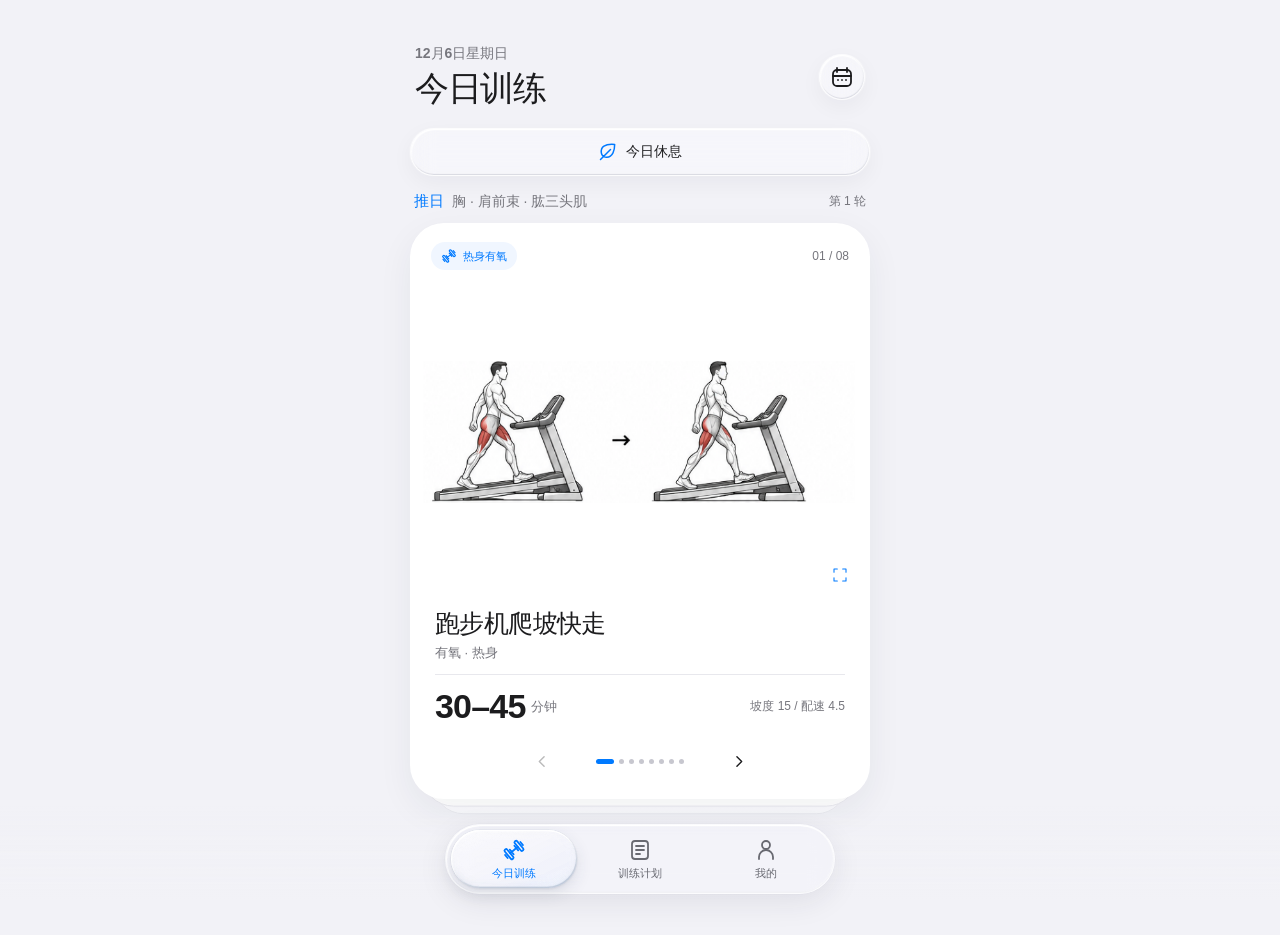
==== commit 3cafe49b: "Show crisp original labels at rest and limit refraction to motion" ====
--- a/cards/index.html
+++ b/cards/index.html
@@ -9,12 +9,12 @@
   <meta name="description" content="把今天的训练，放在一张卡片里。推、拉、蹲三分化训练计划。">
   <title>循练 · 卡片版</title>
   <link rel="manifest" href="manifest.json">
-  <link rel="icon" href="icon.svg?v=1.3.3" type="image/svg+xml">
-  <link rel="apple-touch-icon" href="assets/icon-192.png?v=1.3.3">
-  <link rel="stylesheet" href="style.css?v=1.3.3">
-  <link rel="stylesheet" href="glass.css?v=1.3.3">
-  <link rel="stylesheet" href="refinement.css?v=1.3.3">
-  <link rel="stylesheet" href="navigation-glass.css?v=1.3.3">
+  <link rel="icon" href="icon.svg?v=1.3.4" type="image/svg+xml">
+  <link rel="apple-touch-icon" href="assets/icon-192.png?v=1.3.4">
+  <link rel="stylesheet" href="style.css?v=1.3.4">
+  <link rel="stylesheet" href="glass.css?v=1.3.4">
+  <link rel="stylesheet" href="refinement.css?v=1.3.4">
+  <link rel="stylesheet" href="navigation-glass.css?v=1.3.4">
 </head>
 <body>
   <main id="app"></main>
@@ -30,8 +30,8 @@
   <script src="schedule.js"></script>
   <script src="plan-data.js"></script>
   <script src="model.js"></script>
-  <script src="app.js?v=1.3.3"></script>
-  <script type="module" src="navigation-glass.js?v=1.3.3"></script>
+  <script src="app.js?v=1.3.4"></script>
+  <script type="module" src="navigation-glass.js?v=1.3.4"></script>
 </body>
 </html>
 
--- a/cards/navigation-glass.css
+++ b/cards/navigation-glass.css
@@ -2,8 +2,10 @@
 .nav-dock{position:fixed;inset:auto 0 6px;z-index:20;width:min(calc(100% - 44px),390px);height:70px;margin-inline:auto;pointer-events:none;overflow:visible}
 .nav-dock .bottom-nav{position:absolute;inset:0;left:0;bottom:auto;width:100%;height:100%;margin:0;transform:none;overflow:visible;pointer-events:auto;touch-action:none;user-select:none;-webkit-user-select:none}
 .nav-dock .bottom-nav button{touch-action:none;color:#686971;z-index:2}
-.nav-dock .bottom-nav button[aria-current="page"]{color:#686971}
+.nav-dock .bottom-nav button[aria-current="page"]{color:#007aff}
+.nav-dock .bottom-nav.is-optical button[aria-current="page"]{color:#686971}
 .glass-rail .nav-selection{position:absolute;left:5px;top:5px;z-index:3;border-radius:999px;pointer-events:none;transform-origin:50% 50%;background:transparent;transition:none;box-shadow:0 6px 16px #27365320,0 1px 3px #1b2b4a15,inset 0 1px 1px #fffffffa,inset 0 -1px 1px #5b6d8d44;will-change:transform}
+.glass-rail:not(.is-optical) .nav-selection{z-index:1}
 .nav-selection::before{content:"";position:absolute;inset:0;border-radius:inherit;background:linear-gradient(155deg,#ffffff7d,#ffffff28 44%,#e3ecff2e 77%,#ffffff80);backdrop-filter:blur(4px) saturate(1.75);-webkit-backdrop-filter:blur(4px) saturate(1.75);box-shadow:inset 0 0 0 .75px #ffffffb8}
 .nav-selection::after{content:"";position:absolute;inset:0;z-index:2;border-radius:inherit;pointer-events:none;box-shadow:inset .9px 1.2px 1px #fffffff2,inset -.9px -1.2px 1px #7286a05c,0 0 0 .5px #b2bdd13d;background:linear-gradient(166deg,#fff3,transparent 25%,transparent 75%,#c5ddff38)}
 .nav-lens-surface{position:absolute;inset:0;overflow:hidden;border-radius:inherit;isolation:isolate;pointer-events:none;background:#f6f9ff24}
@@ -15,6 +17,7 @@
 .segment-shell{position:relative;isolation:isolate;margin-bottom:23px}
 .segment-shell .segmented{margin-bottom:0;overflow:visible;touch-action:none}
 .segment-shell .segmented.glass [data-kind]{color:#72747d;touch-action:none;user-select:none;-webkit-user-select:none}
+.segment-shell .segmented.glass:not(.is-optical) [data-kind][aria-selected="true"]{color:#007aff}
 .segment-shell .segmented .segment-selection{left:4px;top:4px}
 .segment-shell .nav-optics,.segment-shell .nav-optics-source{z-index:4}
 .nav-dock .bottom-nav.is-pressed .nav-selection{box-shadow:0 10px 22px #2736532b,0 2px 4px #1b2b4a1c,inset 0 1px 1px #fff,inset 0 -1px 1px #5b6d8d50}
